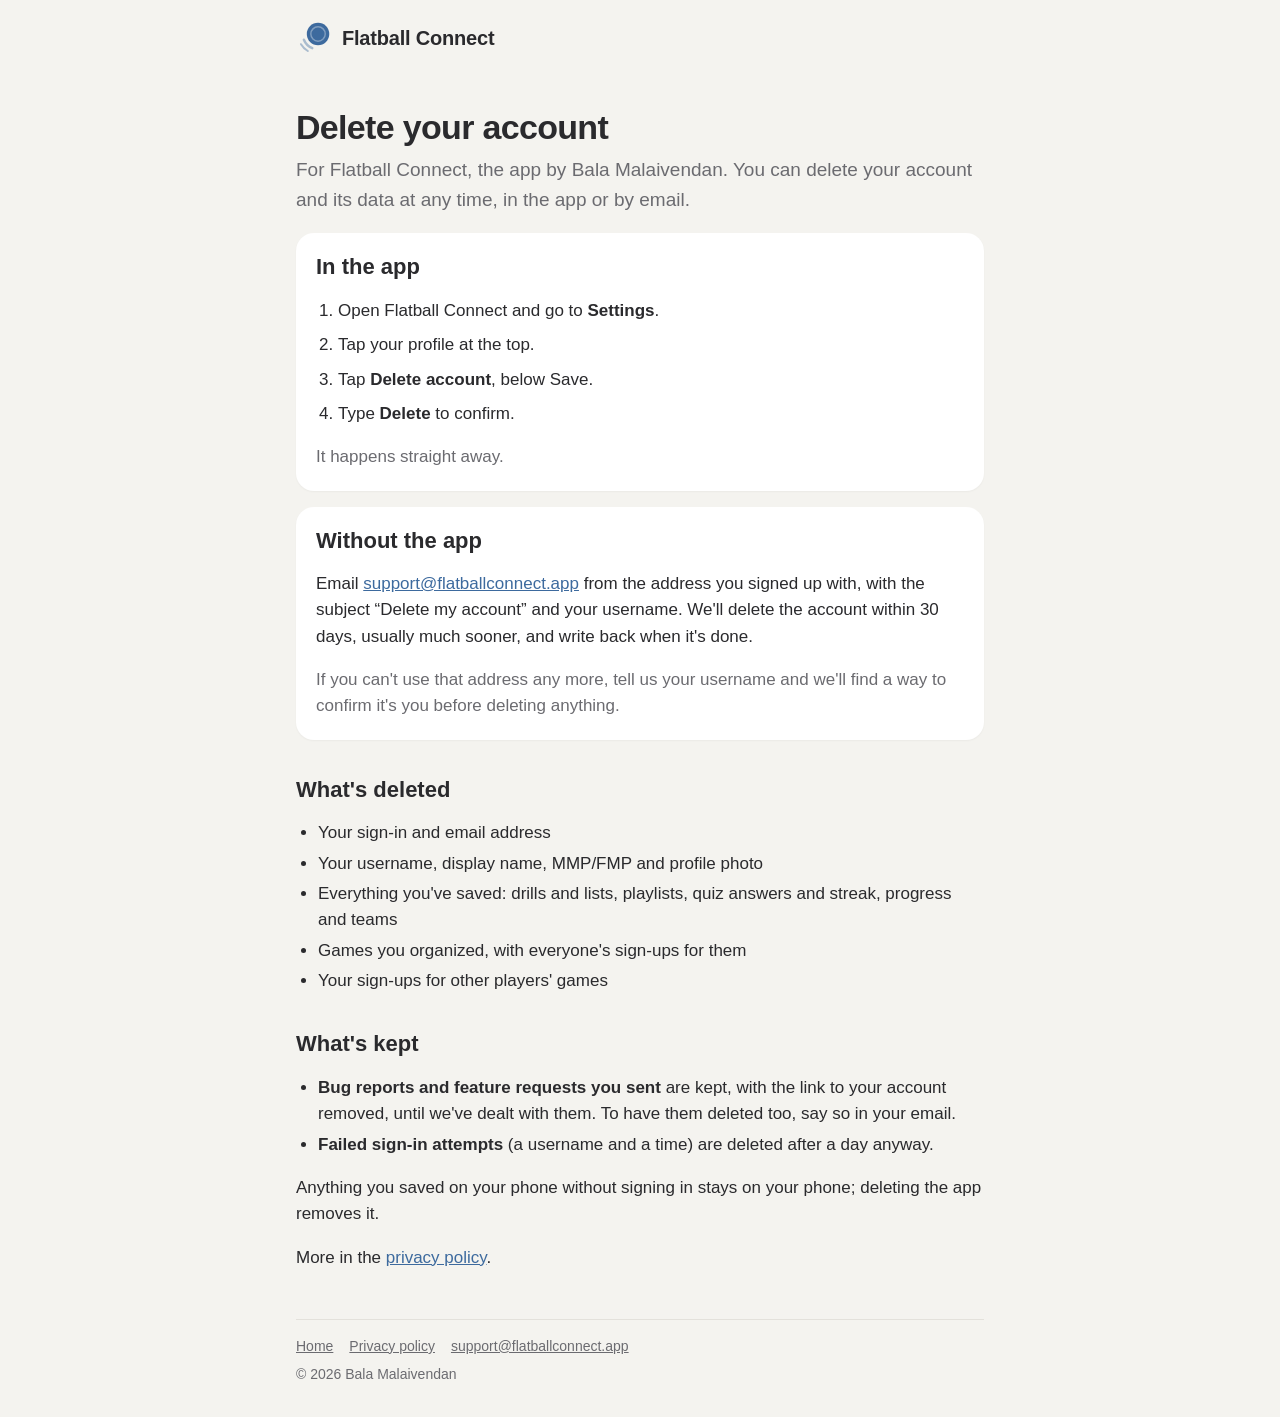
==== delete-account/index.html @ ff0f8f1c "Website: home, privacy policy and account deletion Co-Authored-By: Claude Opus 5.5 <noreply@anthropi" ====
<!doctype html>
<html lang="en">
<head>
<meta charset="utf-8">
<meta name="viewport" content="width=device-width, initial-scale=1">
<title>Delete your account · Flatball Connect</title>
<meta name="description" content="How to delete your Flatball Connect account and its data, in the app or by email.">
<link rel="icon" href="../logo.svg" type="image/svg+xml">
<link rel="stylesheet" href="../style.css">
</head>
<body>
<div class="wrap">
  <header class="site">
    <a class="brand" href="../">
      <img class="logo-light" src="../logo.svg" alt="">
      <img class="logo-dark" src="../logo-dark.svg" alt="">
      Flatball Connect
    </a>
  </header>

  <main>
    <h1>Delete your account</h1>
    <p class="lead">For Flatball Connect, the app by Bala Malaivendan. You can delete your
    account and its data at any time, in the app or by email.</p>

    <div class="card">
      <h2>In the app</h2>
      <ol class="steps">
        <li>Open Flatball Connect and go to <strong>Settings</strong>.</li>
        <li>Tap your profile at the top.</li>
        <li>Tap <strong>Delete account</strong>, below Save.</li>
        <li>Type <strong>Delete</strong> to confirm.</li>
      </ol>
      <p class="muted">It happens straight away.</p>
    </div>

    <div class="card">
      <h2>Without the app</h2>
      <p>Email <a href="mailto:support@flatballconnect.app?subject=Delete%20my%20account">support@flatballconnect.app</a>
      from the address you signed up with, with the subject “Delete my account” and your
      username. We'll delete the account within 30 days, usually much sooner, and
      write back when it's done.</p>
      <p class="muted">If you can't use that address any more, tell us your username and
      we'll find a way to confirm it's you before deleting anything.</p>
    </div>

    <h2>What's deleted</h2>
    <ul>
      <li>Your sign-in and email address</li>
      <li>Your username, display name, MMP/FMP and profile photo</li>
      <li>Everything you've saved: drills and lists, playlists, quiz answers and streak, progress and teams</li>
      <li>Games you organized, with everyone's sign-ups for them</li>
      <li>Your sign-ups for other players' games</li>
    </ul>

    <h2>What's kept</h2>
    <ul>
      <li><strong>Bug reports and feature requests you sent</strong> are kept, with the link to
        your account removed, until we've dealt with them. To have them deleted too, say
        so in your email.</li>
      <li><strong>Failed sign-in attempts</strong> (a username and a time) are deleted after a day anyway.</li>
    </ul>
    <p>Anything you saved on your phone without signing in stays on your phone; deleting
    the app removes it.</p>

    <p>More in the <a href="../privacy/">privacy policy</a>.</p>
  </main>

  <footer class="site">
    <nav>
      <a href="../">Home</a>
      <a href="../privacy/">Privacy policy</a>
      <a href="mailto:support@flatballconnect.app">support@flatballconnect.app</a>
    </nav>
    © 2026 Bala Malaivendan
  </footer>
</div>
</body>
</html>
---- style.css ----
/* Flatball Connect's website, in the app's own colours ("UFP Clean"). */
:root {
  --bg: #F4F3EF;
  --surface: #FFFFFF;
  --sunken: #EBE9E4;
  --separator: #E3E1DB;
  --text: #2A2A2D;
  --text-2: #6B6B70;
  --text-3: #A3A3A8;
  --accent: #3D6A9E;
  --accent-soft: #E2EAF3;
  --on-accent: #FFFFFF;
  --radius: 18px;
  color-scheme: light;
}
@media (prefers-color-scheme: dark) {
  :root {
    --bg: #1B1B1D;
    --surface: #262629;
    --sunken: #303034;
    --separator: #3A3A3E;
    --text: #F1F0EC;
    --text-2: #A5A5AA;
    --text-3: #6E6E73;
    --accent: #86ACDB;
    --accent-soft: #2B3747;
    --on-accent: #16202C;
    color-scheme: dark;
  }
}

* { box-sizing: border-box; }
html { -webkit-text-size-adjust: 100%; }
body {
  margin: 0;
  background: var(--bg);
  color: var(--text);
  font: 17px/1.55 -apple-system, BlinkMacSystemFont, "Segoe UI", Roboto,
    "Helvetica Neue", Arial, sans-serif;
}
.wrap { max-width: 720px; margin: 0 auto; padding: 0 16px; }

header.site {
  padding: 20px 0;
}
header.site a.brand {
  display: inline-flex; align-items: center; gap: 10px;
  color: var(--text); text-decoration: none;
  font-weight: 700; font-size: 20px; letter-spacing: -0.01em;
}
header.site img { width: 36px; height: 36px; }
.logo-dark { display: none; }
@media (prefers-color-scheme: dark) {
  .logo-light { display: none; }
  .logo-dark { display: inline; }
}

h1 { font-size: 34px; line-height: 1.15; letter-spacing: -0.02em; margin: 24px 0 8px; }
h2 { font-size: 22px; line-height: 1.25; margin: 36px 0 8px; }
h3 { font-size: 18px; margin: 24px 0 6px; }
p, li { color: var(--text); }
.lead { font-size: 19px; color: var(--text-2); margin-top: 0; }
.muted { color: var(--text-2); }
.small { font-size: 14px; color: var(--text-2); }
a { color: var(--accent); }
ul { padding-left: 22px; }
li { margin: 4px 0; }

.card {
  background: var(--surface);
  border-radius: var(--radius);
  padding: 20px;
  margin: 16px 0;
  box-shadow: 0 1px 2px rgba(0, 0, 0, 0.04);
}
.card h2, .card h3 { margin-top: 0; }
.card > :last-child { margin-bottom: 0; }

.button {
  display: inline-block;
  background: var(--accent); color: var(--on-accent);
  padding: 12px 20px; border-radius: 999px;
  font-weight: 600; text-decoration: none;
}
.button.soft { background: var(--accent-soft); color: var(--accent); }
.buttons { display: flex; flex-wrap: wrap; gap: 10px; margin: 20px 0; }

.features { list-style: none; padding: 0; display: grid; gap: 12px;
  grid-template-columns: repeat(auto-fit, minmax(200px, 1fr)); }
.features li { background: var(--surface); border-radius: var(--radius);
  padding: 16px; margin: 0; }
.features strong { display: block; margin-bottom: 2px; }
.features span { color: var(--text-2); font-size: 15px; }

table { border-collapse: collapse; width: 100%; font-size: 15px; }
th, td { text-align: left; vertical-align: top; padding: 10px 8px;
  border-bottom: 1px solid var(--separator); }
th { color: var(--text-2); font-weight: 600; }
.table-scroll { overflow-x: auto; }

ol.steps { padding-left: 22px; }
ol.steps li { margin: 8px 0; }

footer.site {
  margin: 48px 0 32px; padding-top: 16px;
  border-top: 1px solid var(--separator);
  font-size: 14px; color: var(--text-2);
}
footer.site a { color: var(--text-2); }
footer.site nav { display: flex; flex-wrap: wrap; gap: 6px 16px; margin-bottom: 6px; }

@media (max-width: 480px) {
  h1 { font-size: 28px; }
  body { font-size: 16px; }
}
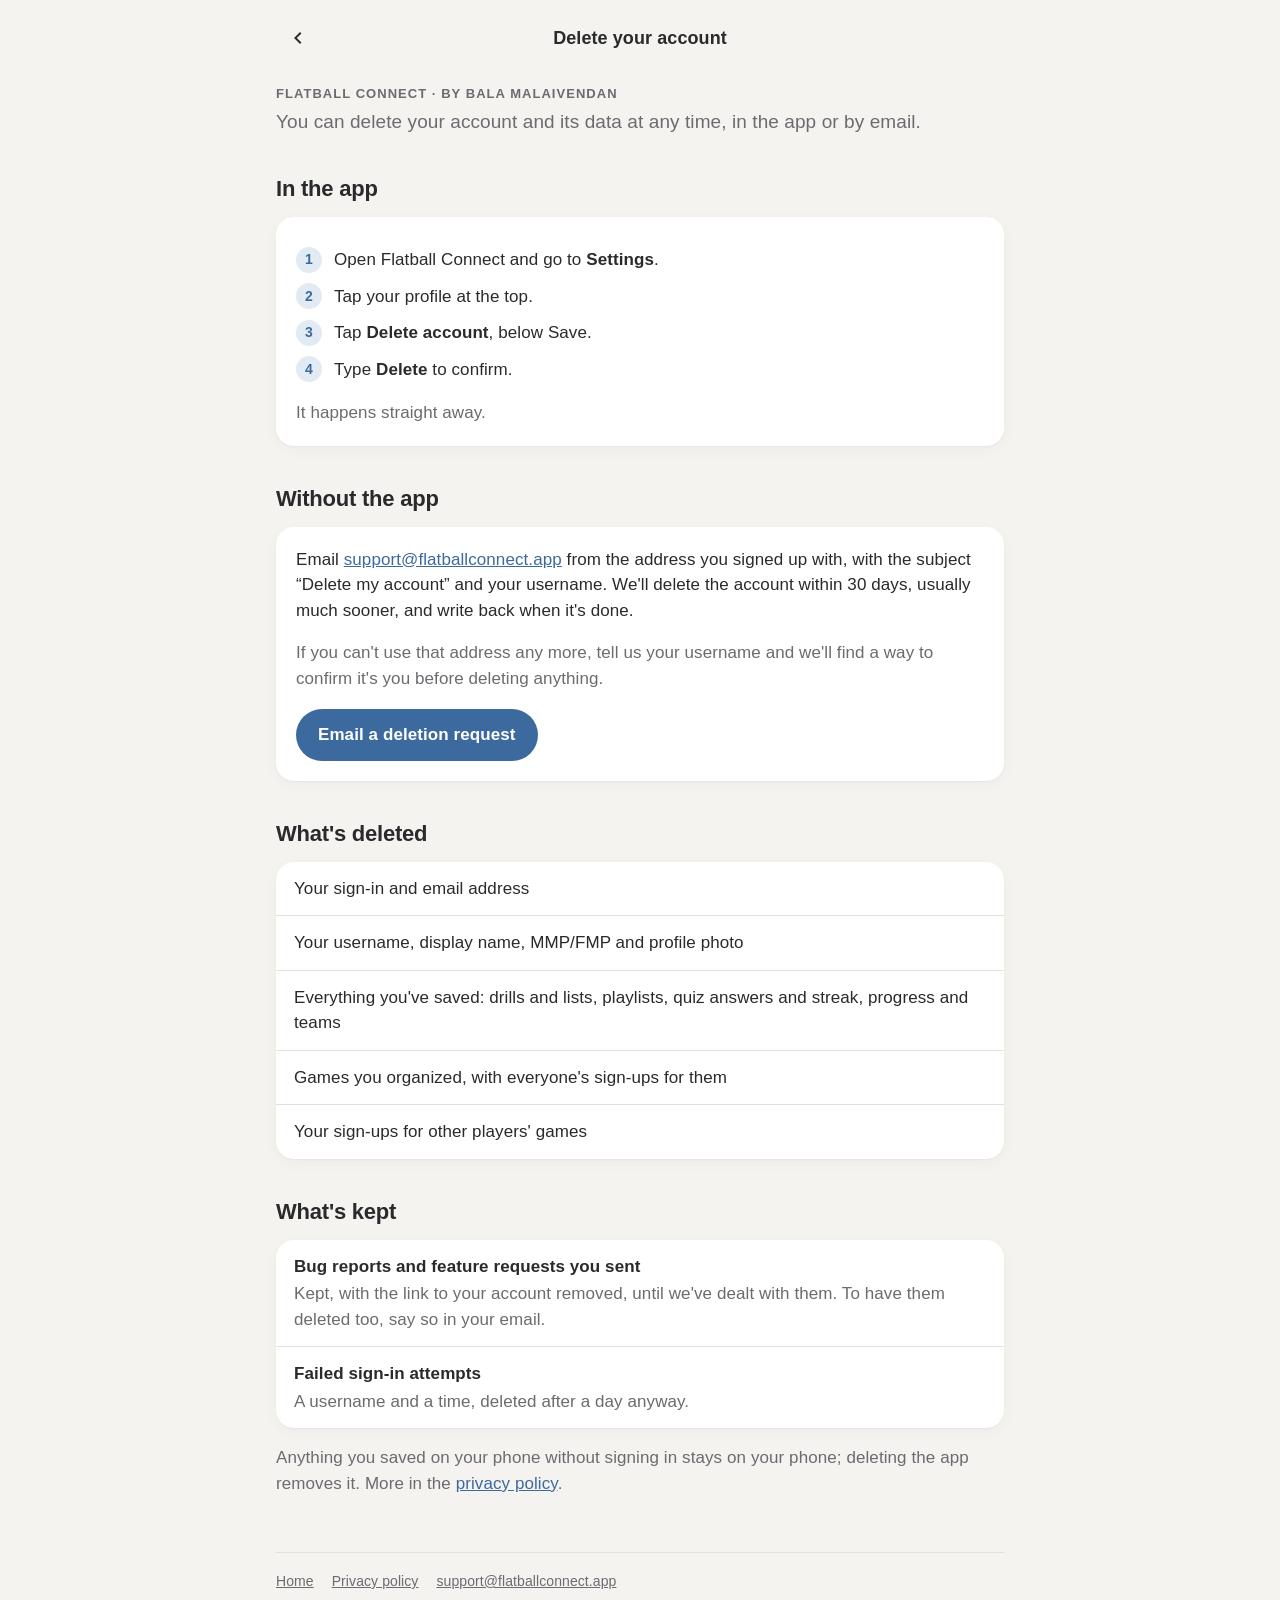
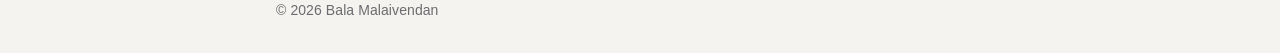
==== commit 5d64363b: "Website drawn like the app: its icons, cards and badges, and screenshots Co-Authored-By: Claude Opus" ====
--- a/delete-account/index.html
+++ b/delete-account/index.html
@@ -5,65 +5,67 @@
 <meta name="viewport" content="width=device-width, initial-scale=1">
 <title>Delete your account · Flatball Connect</title>
 <meta name="description" content="How to delete your Flatball Connect account and its data, in the app or by email.">
+<meta name="theme-color" content="#F4F3EF" media="(prefers-color-scheme: light)">
+<meta name="theme-color" content="#1B1B1D" media="(prefers-color-scheme: dark)">
 <link rel="icon" href="../logo.svg" type="image/svg+xml">
 <link rel="stylesheet" href="../style.css">
 </head>
 <body>
 <div class="wrap">
-  <header class="site">
-    <a class="brand" href="../">
-      <img class="logo-light" src="../logo.svg" alt="">
-      <img class="logo-dark" src="../logo-dark.svg" alt="">
-      Flatball Connect
-    </a>
+  <header class="top-bar">
+    <a class="back" href="../" aria-label="Flatball Connect home"><i class="icon" style="--src:url(../icons/back.svg)"></i></a>
+    <div class="title">Delete your account</div>
+    <span></span>
   </header>
 
   <main>
-    <h1>Delete your account</h1>
-    <p class="lead">For Flatball Connect, the app by Bala Malaivendan. You can delete your
-    account and its data at any time, in the app or by email.</p>
+    <p class="eyebrow">Flatball Connect · by Bala Malaivendan</p>
+    <p class="lead">You can delete your account and its data at any time, in the app or
+    by email.</p>
 
+    <h2 class="section">In the app</h2>
     <div class="card">
-      <h2>In the app</h2>
       <ol class="steps">
-        <li>Open Flatball Connect and go to <strong>Settings</strong>.</li>
-        <li>Tap your profile at the top.</li>
-        <li>Tap <strong>Delete account</strong>, below Save.</li>
-        <li>Type <strong>Delete</strong> to confirm.</li>
+        <li><span>Open Flatball Connect and go to <strong>Settings</strong>.</span></li>
+        <li><span>Tap your profile at the top.</span></li>
+        <li><span>Tap <strong>Delete account</strong>, below Save.</span></li>
+        <li><span>Type <strong>Delete</strong> to confirm.</span></li>
       </ol>
       <p class="muted">It happens straight away.</p>
     </div>
 
+    <h2 class="section">Without the app</h2>
     <div class="card">
-      <h2>Without the app</h2>
       <p>Email <a href="mailto:support@flatballconnect.app?subject=Delete%20my%20account">support@flatballconnect.app</a>
       from the address you signed up with, with the subject “Delete my account” and your
       username. We'll delete the account within 30 days, usually much sooner, and
       write back when it's done.</p>
       <p class="muted">If you can't use that address any more, tell us your username and
       we'll find a way to confirm it's you before deleting anything.</p>
+      <div class="buttons">
+        <a class="button" href="mailto:support@flatballconnect.app?subject=Delete%20my%20account">Email a deletion request</a>
+      </div>
     </div>
 
-    <h2>What's deleted</h2>
-    <ul>
-      <li>Your sign-in and email address</li>
-      <li>Your username, display name, MMP/FMP and profile photo</li>
-      <li>Everything you've saved: drills and lists, playlists, quiz answers and streak, progress and teams</li>
-      <li>Games you organized, with everyone's sign-ups for them</li>
-      <li>Your sign-ups for other players' games</li>
-    </ul>
+    <h2 class="section">What's deleted</h2>
+    <div class="rows">
+      <div class="row">Your sign-in and email address</div>
+      <div class="row">Your username, display name, MMP/FMP and profile photo</div>
+      <div class="row">Everything you've saved: drills and lists, playlists, quiz answers and streak, progress and teams</div>
+      <div class="row">Games you organized, with everyone's sign-ups for them</div>
+      <div class="row">Your sign-ups for other players' games</div>
+    </div>
 
-    <h2>What's kept</h2>
-    <ul>
-      <li><strong>Bug reports and feature requests you sent</strong> are kept, with the link to
-        your account removed, until we've dealt with them. To have them deleted too, say
-        so in your email.</li>
-      <li><strong>Failed sign-in attempts</strong> (a username and a time) are deleted after a day anyway.</li>
-    </ul>
-    <p>Anything you saved on your phone without signing in stays on your phone; deleting
-    the app removes it.</p>
-
-    <p>More in the <a href="../privacy/">privacy policy</a>.</p>
+    <h2 class="section">What's kept</h2>
+    <div class="rows">
+      <div class="row"><strong>Bug reports and feature requests you sent</strong>
+        <p class="why muted">Kept, with the link to your account removed, until we've dealt with
+        them. To have them deleted too, say so in your email.</p></div>
+      <div class="row"><strong>Failed sign-in attempts</strong>
+        <p class="why muted">A username and a time, deleted after a day anyway.</p></div>
+    </div>
+    <p class="muted">Anything you saved on your phone without signing in stays on your phone;
+    deleting the app removes it. More in the <a href="../privacy/">privacy policy</a>.</p>
   </main>
 
   <footer class="site">
@@ -72,7 +74,7 @@
       <a href="../privacy/">Privacy policy</a>
       <a href="mailto:support@flatballconnect.app">support@flatballconnect.app</a>
     </nav>
-    © 2026 Bala Malaivendan
+    <p>© 2026 Bala Malaivendan</p>
   </footer>
 </div>
 </body>
--- a/style.css
+++ b/style.css
@@ -1,4 +1,7 @@
-/* Flatball Connect's website, in the app's own colours ("UFP Clean"). */
+/* Flatball Connect's website, drawn like the app ("UFP Clean"): the warm
+   neutral page, white cards with an 18px radius, one muted-blue accent,
+   icon badges, and the app's own icons. Colours are the app's tokens from
+   lib/design/theme.dart, light and dark. */
 :root {
   --bg: #F4F3EF;
   --surface: #FFFFFF;
@@ -10,7 +13,10 @@
   --accent: #3D6A9E;
   --accent-soft: #E2EAF3;
   --on-accent: #FFFFFF;
+  --open: #3E7B63;
+  --open-soft: #E0EEE7;
   --radius: 18px;
+  --shadow: 0 1px 2px rgba(0, 0, 0, 0.04), 0 4px 16px rgba(0, 0, 0, 0.03);
   color-scheme: light;
 }
 @media (prefers-color-scheme: dark) {
@@ -25,6 +31,9 @@
     --accent: #86ACDB;
     --accent-soft: #2B3747;
     --on-accent: #16202C;
+    --open: #8CC7AC;
+    --open-soft: #263A31;
+    --shadow: none;
     color-scheme: dark;
   }
 }
@@ -35,81 +44,185 @@
   margin: 0;
   background: var(--bg);
   color: var(--text);
-  font: 17px/1.55 -apple-system, BlinkMacSystemFont, "Segoe UI", Roboto,
+  font: 17px/1.5 -apple-system, BlinkMacSystemFont, "Segoe UI", Roboto,
     "Helvetica Neue", Arial, sans-serif;
-}
-.wrap { max-width: 720px; margin: 0 auto; padding: 0 16px; }
-
-header.site {
-  padding: 20px 0;
-}
-header.site a.brand {
-  display: inline-flex; align-items: center; gap: 10px;
+  letter-spacing: 0.005em;
+}
+.wrap { max-width: 760px; margin: 0 auto; padding: 0 16px; }
+a { color: var(--accent); }
+
+/* The app's icons, recoloured as the app does: one colour, from CSS. */
+.icon {
+  display: inline-block; width: 24px; height: 24px; flex: none;
+  background: currentColor;
+  -webkit-mask: var(--src) center / contain no-repeat;
+  mask: var(--src) center / contain no-repeat;
+}
+
+/* The brand row, as at the top of every tab. */
+.brand-row {
+  display: flex; align-items: center; justify-content: space-between;
+  gap: 12px; padding: 20px 0 8px;
+}
+.brand {
+  display: inline-flex; align-items: center; gap: 12px;
   color: var(--text); text-decoration: none;
-  font-weight: 700; font-size: 20px; letter-spacing: -0.01em;
-}
-header.site img { width: 36px; height: 36px; }
+  font-weight: 700; font-size: 22px; letter-spacing: -0.015em;
+}
+.brand img { width: 40px; height: 40px; }
 .logo-dark { display: none; }
 @media (prefers-color-scheme: dark) {
   .logo-light { display: none; }
   .logo-dark { display: inline; }
 }
-
-h1 { font-size: 34px; line-height: 1.15; letter-spacing: -0.02em; margin: 24px 0 8px; }
-h2 { font-size: 22px; line-height: 1.25; margin: 36px 0 8px; }
-h3 { font-size: 18px; margin: 24px 0 6px; }
-p, li { color: var(--text); }
-.lead { font-size: 19px; color: var(--text-2); margin-top: 0; }
+.pill {
+  display: inline-block; padding: 6px 14px; border-radius: 999px;
+  background: var(--accent-soft); color: var(--accent);
+  font-size: 13px; font-weight: 700; letter-spacing: 0.06em;
+  text-transform: uppercase; text-decoration: none; white-space: nowrap;
+}
+
+/* A detail page's top bar: back, then the title in the middle. */
+.top-bar {
+  display: grid; grid-template-columns: 44px 1fr 44px; align-items: center;
+  padding: 16px 0 4px;
+}
+.top-bar a.back {
+  width: 44px; height: 44px; display: grid; place-items: center;
+  color: var(--text); border-radius: 999px;
+}
+.top-bar a.back:hover { background: var(--sunken); }
+.top-bar .title { text-align: center; font-weight: 600; font-size: 18px; }
+
+h1.large {
+  font-size: 40px; line-height: 1.1; letter-spacing: -0.025em;
+  margin: 20px 0 10px;
+}
+.eyebrow {
+  font-size: 13px; font-weight: 600; letter-spacing: 0.08em;
+  text-transform: uppercase; color: var(--text-2); margin: 20px 0 4px;
+}
+.lead { font-size: 19px; color: var(--text-2); margin: 0 0 8px; }
+.section {
+  font-size: 22px; font-weight: 600; letter-spacing: -0.01em;
+  margin: 36px 0 12px;
+}
+h3 { font-size: 18px; margin: 22px 0 6px; }
 .muted { color: var(--text-2); }
 .small { font-size: 14px; color: var(--text-2); }
-a { color: var(--accent); }
-ul { padding-left: 22px; }
-li { margin: 4px 0; }
 
 .card {
-  background: var(--surface);
-  border-radius: var(--radius);
-  padding: 20px;
-  margin: 16px 0;
-  box-shadow: 0 1px 2px rgba(0, 0, 0, 0.04);
-}
-.card h2, .card h3 { margin-top: 0; }
+  background: var(--surface); border-radius: var(--radius);
+  padding: 20px; margin: 12px 0; box-shadow: var(--shadow);
+}
+.card > :first-child { margin-top: 0; }
 .card > :last-child { margin-bottom: 0; }
-
+.card.callout { background: var(--accent-soft); box-shadow: none; }
+.card.callout .eyebrow { color: var(--accent); margin-top: 0; }
+
+/* The Learn page's navigation cards: badge, title, subtitle. */
+.nav-cards { display: grid; gap: 12px;
+  grid-template-columns: repeat(auto-fit, minmax(300px, 1fr)); }
+.nav-card {
+  display: flex; align-items: center; gap: 16px;
+  background: var(--surface); border-radius: var(--radius);
+  padding: 16px 18px; box-shadow: var(--shadow);
+  color: var(--text); text-decoration: none;
+}
+.badge {
+  width: 52px; height: 52px; flex: none; border-radius: 14px;
+  display: grid; place-items: center;
+  background: var(--accent-soft); color: var(--accent);
+}
+.nav-card .text { flex: 1; min-width: 0; }
+.nav-card strong { display: block; font-weight: 500; font-size: 18px; }
+.nav-card span { display: block; color: var(--text-2); font-size: 15px; }
+
+/* Phones. */
+.phones {
+  display: flex; gap: 16px; overflow-x: auto; scroll-snap-type: x mandatory;
+  padding: 8px 2px 16px; margin: 20px -16px 0; padding-left: 16px;
+  padding-right: 16px; scrollbar-width: none;
+}
+.phones::-webkit-scrollbar { display: none; }
+.phone {
+  flex: 0 0 auto; width: 220px; scroll-snap-align: center; margin: 0;
+}
+.phone img {
+  display: block; width: 100%; height: auto; border-radius: 30px;
+  border: 6px solid var(--text); background: var(--text);
+  box-shadow: 0 12px 30px rgba(0, 0, 0, 0.12);
+}
+@media (prefers-color-scheme: dark) {
+  .phone img { border-color: #000; background: #000; }
+}
+.phone figcaption {
+  text-align: center; font-size: 14px; color: var(--text-2); margin-top: 10px;
+}
+@media (min-width: 720px) {
+  .phones { justify-content: center; overflow: visible; margin: 28px 0 0;
+    padding-left: 0; padding-right: 0; }
+}
+
+.buttons { display: flex; flex-wrap: wrap; gap: 10px; margin: 18px 0 6px; }
 .button {
-  display: inline-block;
+  display: inline-flex; align-items: center; gap: 8px;
   background: var(--accent); color: var(--on-accent);
-  padding: 12px 20px; border-radius: 999px;
+  padding: 13px 22px; border-radius: 999px;
   font-weight: 600; text-decoration: none;
 }
 .button.soft { background: var(--accent-soft); color: var(--accent); }
-.buttons { display: flex; flex-wrap: wrap; gap: 10px; margin: 20px 0; }
-
-.features { list-style: none; padding: 0; display: grid; gap: 12px;
-  grid-template-columns: repeat(auto-fit, minmax(200px, 1fr)); }
-.features li { background: var(--surface); border-radius: var(--radius);
-  padding: 16px; margin: 0; }
-.features strong { display: block; margin-bottom: 2px; }
-.features span { color: var(--text-2); font-size: 15px; }
-
-table { border-collapse: collapse; width: 100%; font-size: 15px; }
-th, td { text-align: left; vertical-align: top; padding: 10px 8px;
-  border-bottom: 1px solid var(--separator); }
-th { color: var(--text-2); font-weight: 600; }
-.table-scroll { overflow-x: auto; }
-
-ol.steps { padding-left: 22px; }
-ol.steps li { margin: 8px 0; }
+
+ul, ol { padding-left: 22px; }
+li { margin: 5px 0; }
+ol.steps { counter-reset: step; list-style: none; padding: 0; }
+ol.steps li {
+  counter-increment: step; display: flex; gap: 12px; align-items: baseline;
+  margin: 10px 0;
+}
+ol.steps li::before {
+  content: counter(step); flex: none; width: 26px; height: 26px;
+  border-radius: 999px; background: var(--accent-soft); color: var(--accent);
+  font-size: 14px; font-weight: 700; display: grid; place-items: center;
+  transform: translateY(-1px);
+}
+
+/* Grouped rows, like a GroupedCard. */
+.rows { background: var(--surface); border-radius: var(--radius);
+  box-shadow: var(--shadow); overflow: hidden; margin: 12px 0; }
+.row { padding: 14px 18px; border-top: 1px solid var(--separator); }
+.row:first-child { border-top: 0; }
+.row strong { display: block; font-weight: 600; }
+.row .why { margin: 2px 0 0; }
+.row .who {
+  display: inline-block; margin-top: 8px; padding: 3px 10px;
+  border-radius: 999px; font-size: 13px; font-weight: 600;
+  background: var(--sunken); color: var(--text-2);
+}
+.row .who.you { background: var(--open-soft); color: var(--open); }
+
+.check li, .cross li { list-style: none; position: relative; }
+.check, .cross { padding-left: 4px; }
+.check li { padding-left: 28px; }
+.check li::before {
+  content: ""; position: absolute; left: 0; top: 4px; width: 18px; height: 18px;
+  border-radius: 999px; background: var(--open-soft);
+  box-shadow: inset 0 0 0 5px var(--open-soft), inset 0 0 0 18px var(--open);
+}
 
 footer.site {
-  margin: 48px 0 32px; padding-top: 16px;
+  margin: 56px 0 32px; padding-top: 18px;
   border-top: 1px solid var(--separator);
   font-size: 14px; color: var(--text-2);
 }
 footer.site a { color: var(--text-2); }
-footer.site nav { display: flex; flex-wrap: wrap; gap: 6px 16px; margin-bottom: 6px; }
+footer.site nav { display: flex; flex-wrap: wrap; gap: 6px 18px; margin-bottom: 8px; }
+footer.site p { margin: 4px 0; }
 
 @media (max-width: 480px) {
-  h1 { font-size: 28px; }
+  h1.large { font-size: 32px; }
   body { font-size: 16px; }
-}
+  .nav-cards { grid-template-columns: 1fr; }
+  .brand { font-size: 20px; }
+  .brand img { width: 36px; height: 36px; }
+}
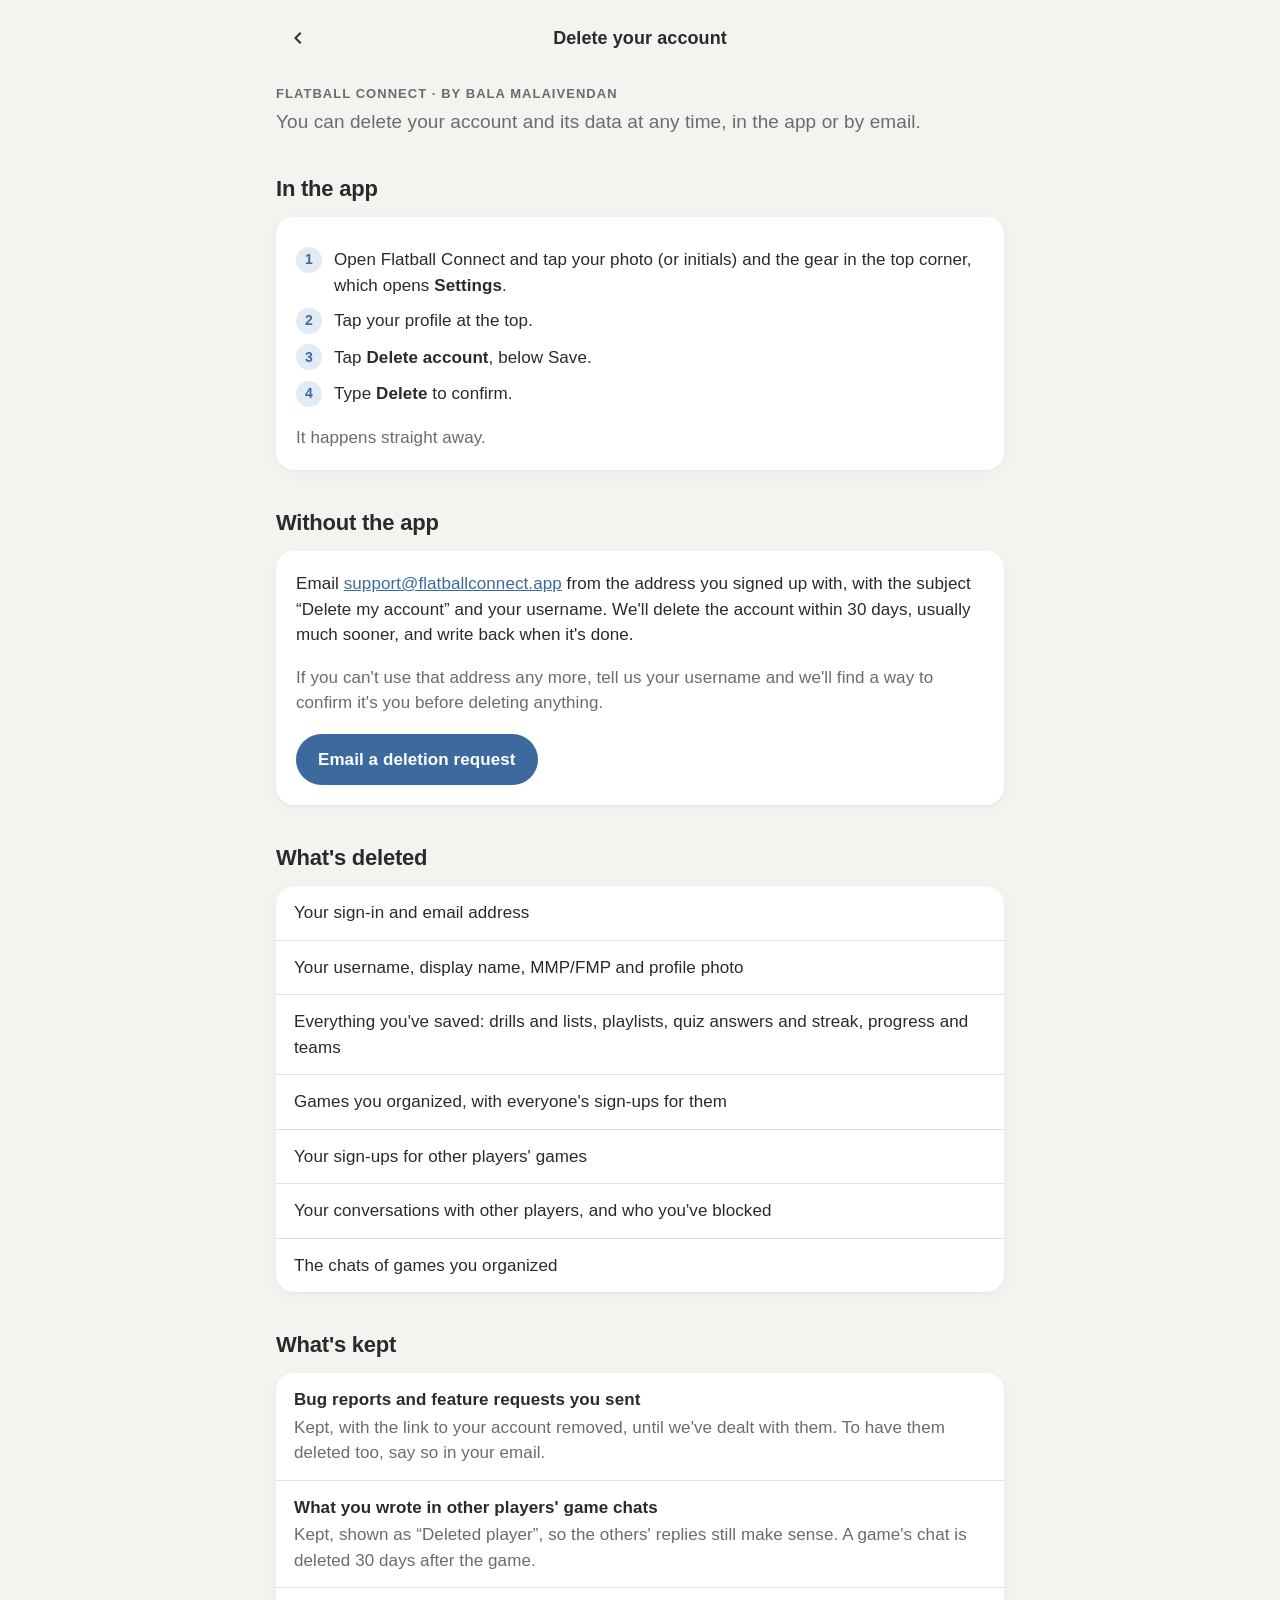
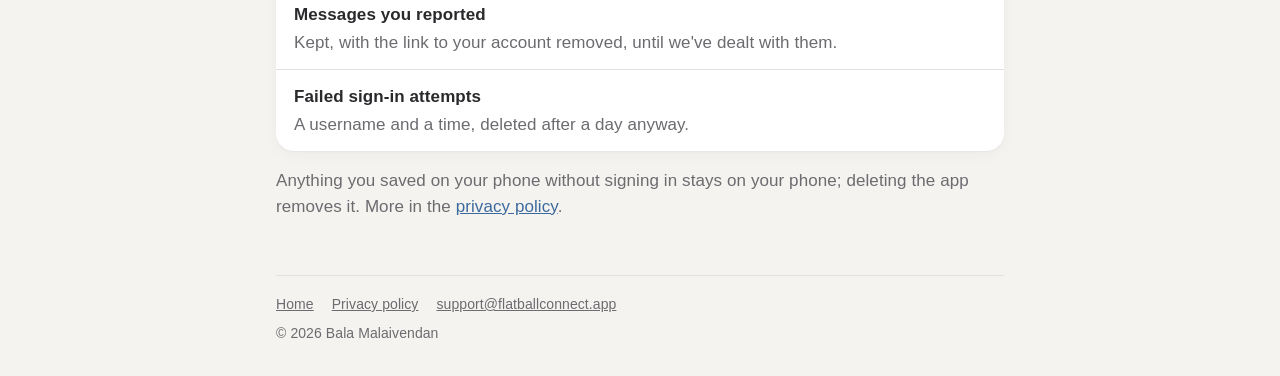
==== commit 63c3f4a7: "Messages: privacy policy, account deletion and the home page The policy covers messages, finding pla" ====
--- a/delete-account/index.html
+++ b/delete-account/index.html
@@ -26,7 +26,7 @@
     <h2 class="section">In the app</h2>
     <div class="card">
       <ol class="steps">
-        <li><span>Open Flatball Connect and go to <strong>Settings</strong>.</span></li>
+        <li><span>Open Flatball Connect and tap your photo (or initials) and the gear in the top corner, which opens <strong>Settings</strong>.</span></li>
         <li><span>Tap your profile at the top.</span></li>
         <li><span>Tap <strong>Delete account</strong>, below Save.</span></li>
         <li><span>Type <strong>Delete</strong> to confirm.</span></li>
@@ -54,6 +54,8 @@
       <div class="row">Everything you've saved: drills and lists, playlists, quiz answers and streak, progress and teams</div>
       <div class="row">Games you organized, with everyone's sign-ups for them</div>
       <div class="row">Your sign-ups for other players' games</div>
+      <div class="row">Your conversations with other players, and who you've blocked</div>
+      <div class="row">The chats of games you organized</div>
     </div>
 
     <h2 class="section">What's kept</h2>
@@ -61,6 +63,12 @@
       <div class="row"><strong>Bug reports and feature requests you sent</strong>
         <p class="why muted">Kept, with the link to your account removed, until we've dealt with
         them. To have them deleted too, say so in your email.</p></div>
+      <div class="row"><strong>What you wrote in other players' game chats</strong>
+        <p class="why muted">Kept, shown as “Deleted player”, so the others' replies still make
+        sense. A game's chat is deleted 30 days after the game.</p></div>
+      <div class="row"><strong>Messages you reported</strong>
+        <p class="why muted">Kept, with the link to your account removed, until we've dealt
+        with them.</p></div>
       <div class="row"><strong>Failed sign-in attempts</strong>
         <p class="why muted">A username and a time, deleted after a day anyway.</p></div>
     </div>
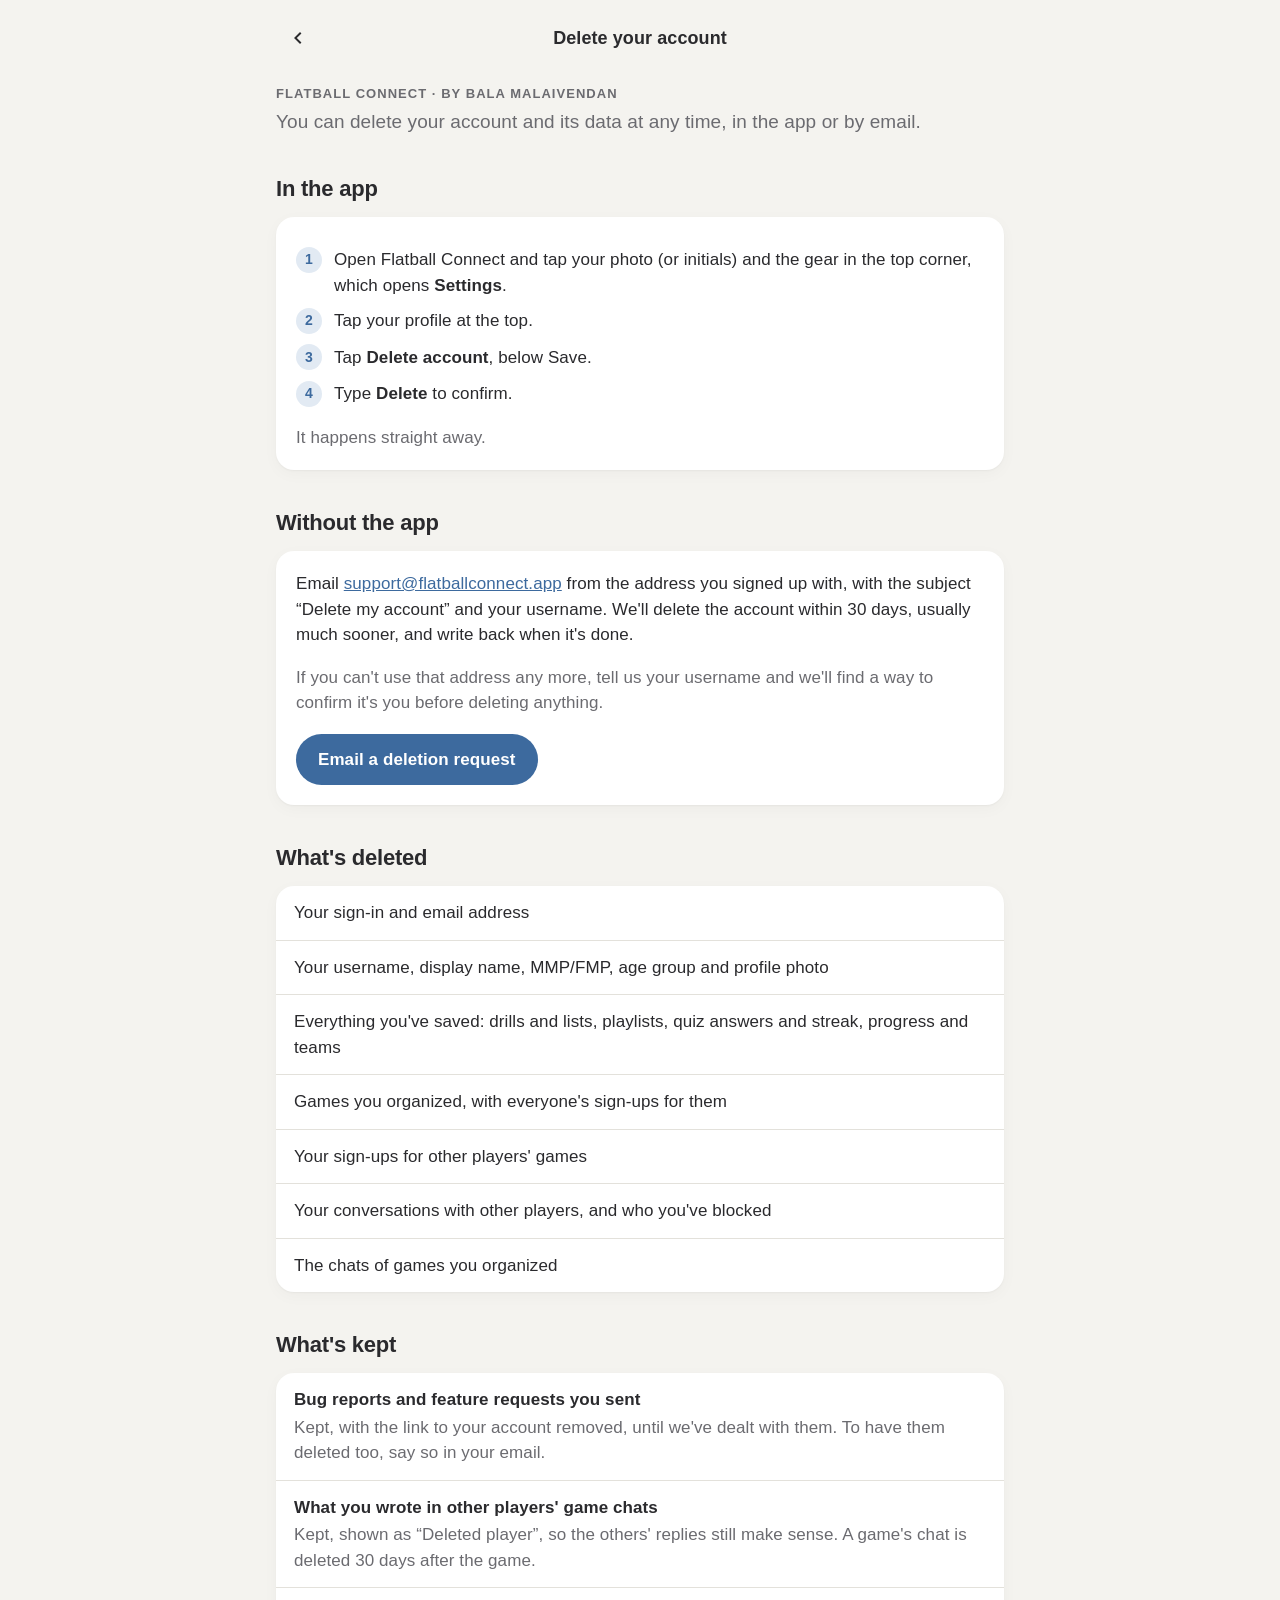
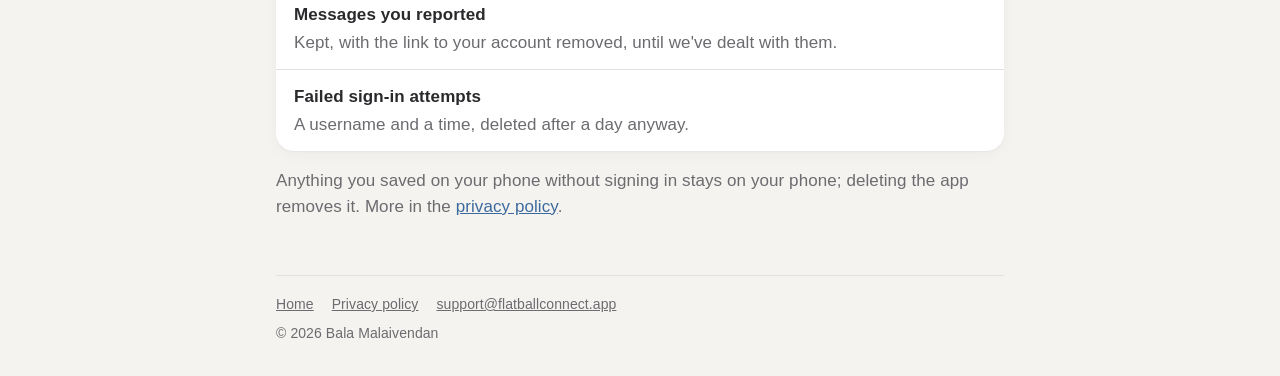
==== commit fad942be: "Ages: accounts 13 and over; under 18, game chats only Co-Authored-By: Claude Opus 5.5 <noreply@anthr" ====
--- a/delete-account/index.html
+++ b/delete-account/index.html
@@ -50,7 +50,7 @@
     <h2 class="section">What's deleted</h2>
     <div class="rows">
       <div class="row">Your sign-in and email address</div>
-      <div class="row">Your username, display name, MMP/FMP and profile photo</div>
+      <div class="row">Your username, display name, MMP/FMP, age group and profile photo</div>
       <div class="row">Everything you've saved: drills and lists, playlists, quiz answers and streak, progress and teams</div>
       <div class="row">Games you organized, with everyone's sign-ups for them</div>
       <div class="row">Your sign-ups for other players' games</div>
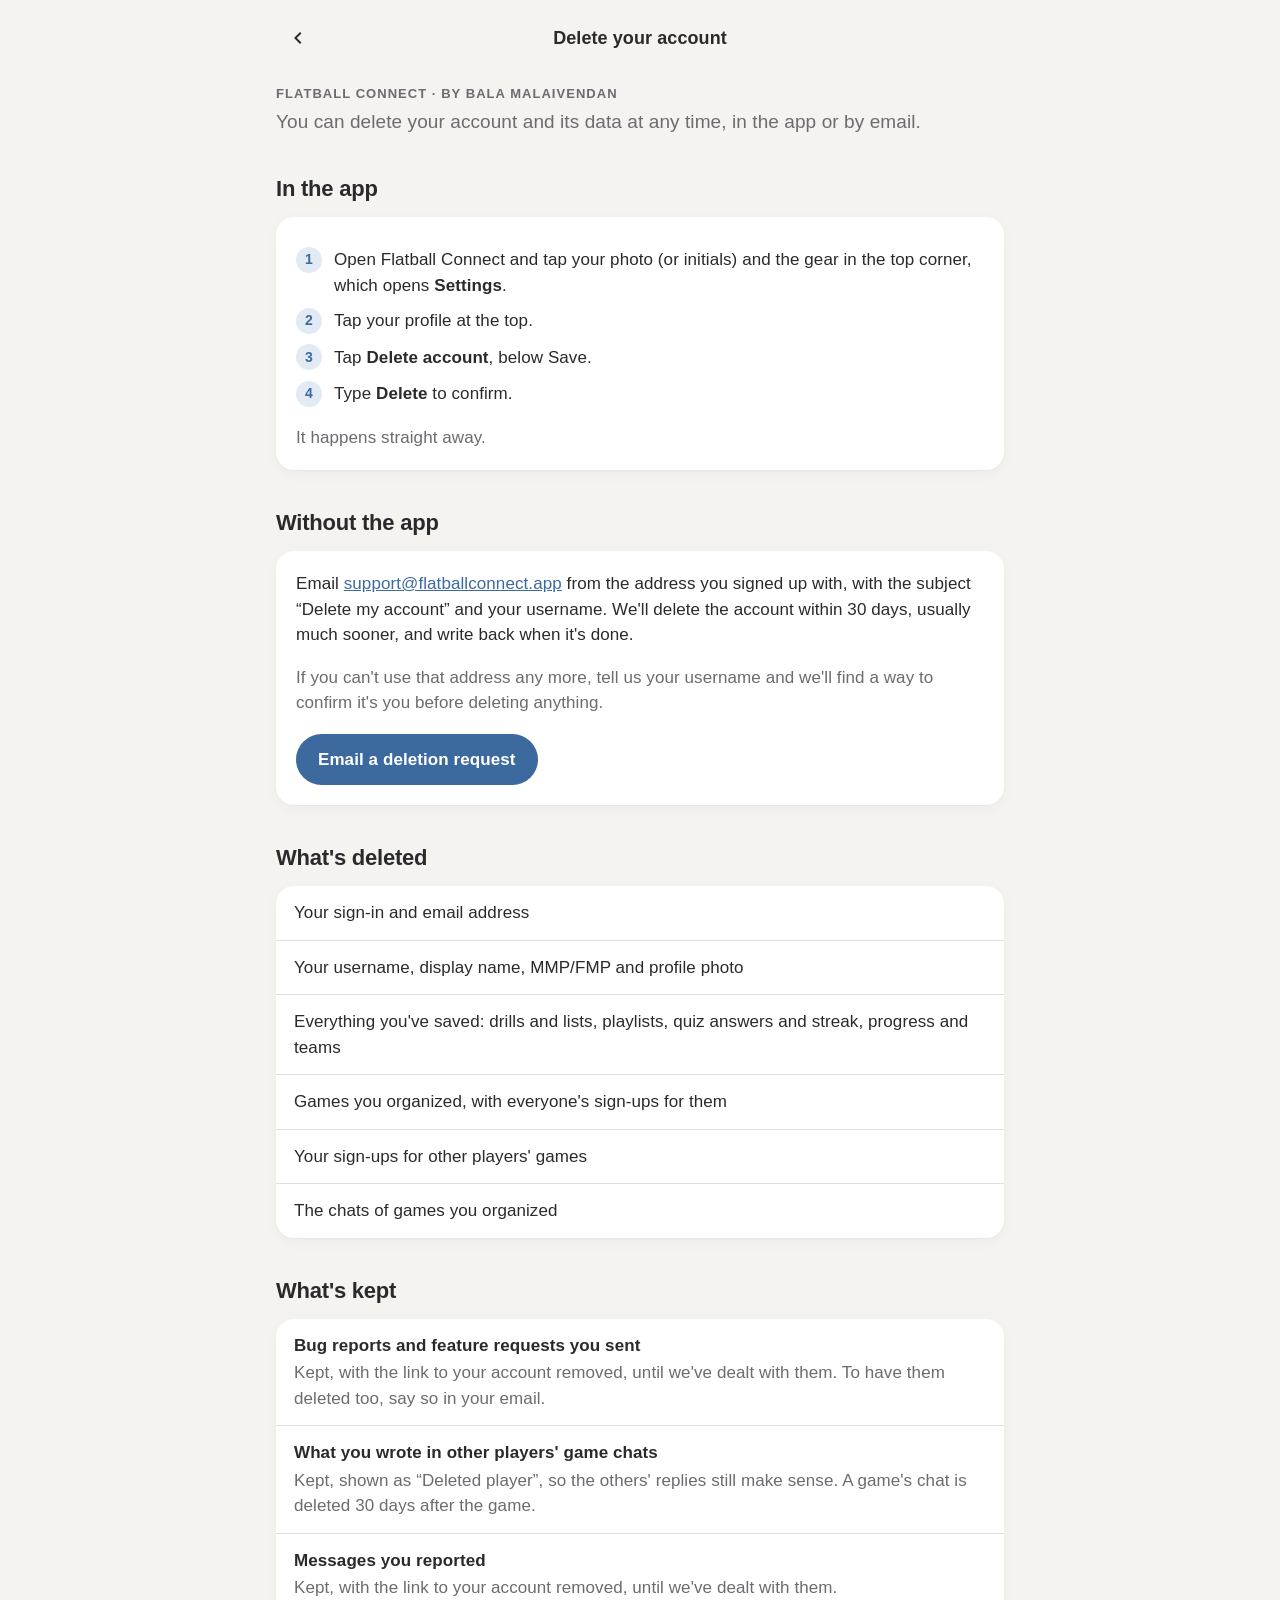
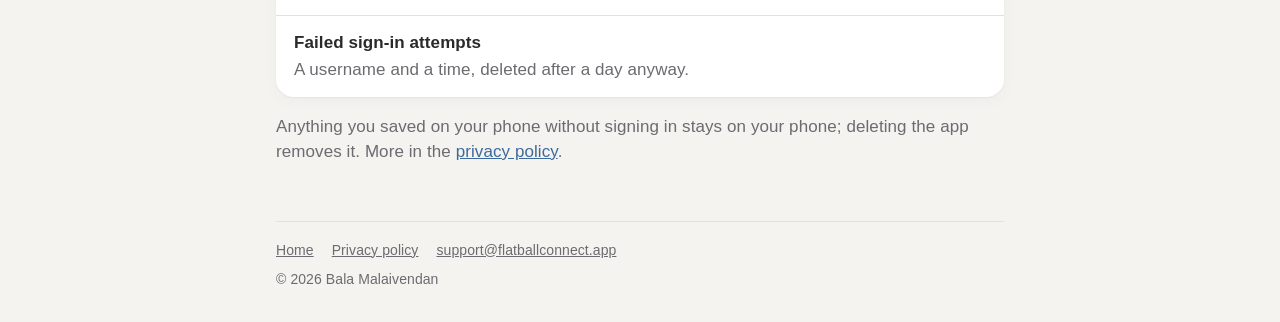
==== commit 99a0ef3c: "Game chats only: no friends, search by name, ages or blocking Co-Authored-By: Claude Opus 5.5 <norep" ====
--- a/delete-account/index.html
+++ b/delete-account/index.html
@@ -50,11 +50,10 @@
     <h2 class="section">What's deleted</h2>
     <div class="rows">
       <div class="row">Your sign-in and email address</div>
-      <div class="row">Your username, display name, MMP/FMP, age group and profile photo</div>
+      <div class="row">Your username, display name, MMP/FMP and profile photo</div>
       <div class="row">Everything you've saved: drills and lists, playlists, quiz answers and streak, progress and teams</div>
       <div class="row">Games you organized, with everyone's sign-ups for them</div>
       <div class="row">Your sign-ups for other players' games</div>
-      <div class="row">Your conversations with other players, and who you've blocked</div>
       <div class="row">The chats of games you organized</div>
     </div>
 
--- a/style.css
+++ b/style.css
@@ -159,6 +159,12 @@
 .phone figcaption {
   text-align: center; font-size: 14px; color: var(--text-2); margin-top: 10px;
 }
+/* Two more under a section's cards, side by side on any screen. */
+.phones.pair {
+  justify-content: center; overflow: visible; margin: 20px 0 0;
+  padding-left: 0; padding-right: 0;
+}
+.phones.pair .phone { width: min(220px, calc(50% - 8px)); }
 @media (min-width: 720px) {
   .phones { justify-content: center; overflow: visible; margin: 28px 0 0;
     padding-left: 0; padding-right: 0; }
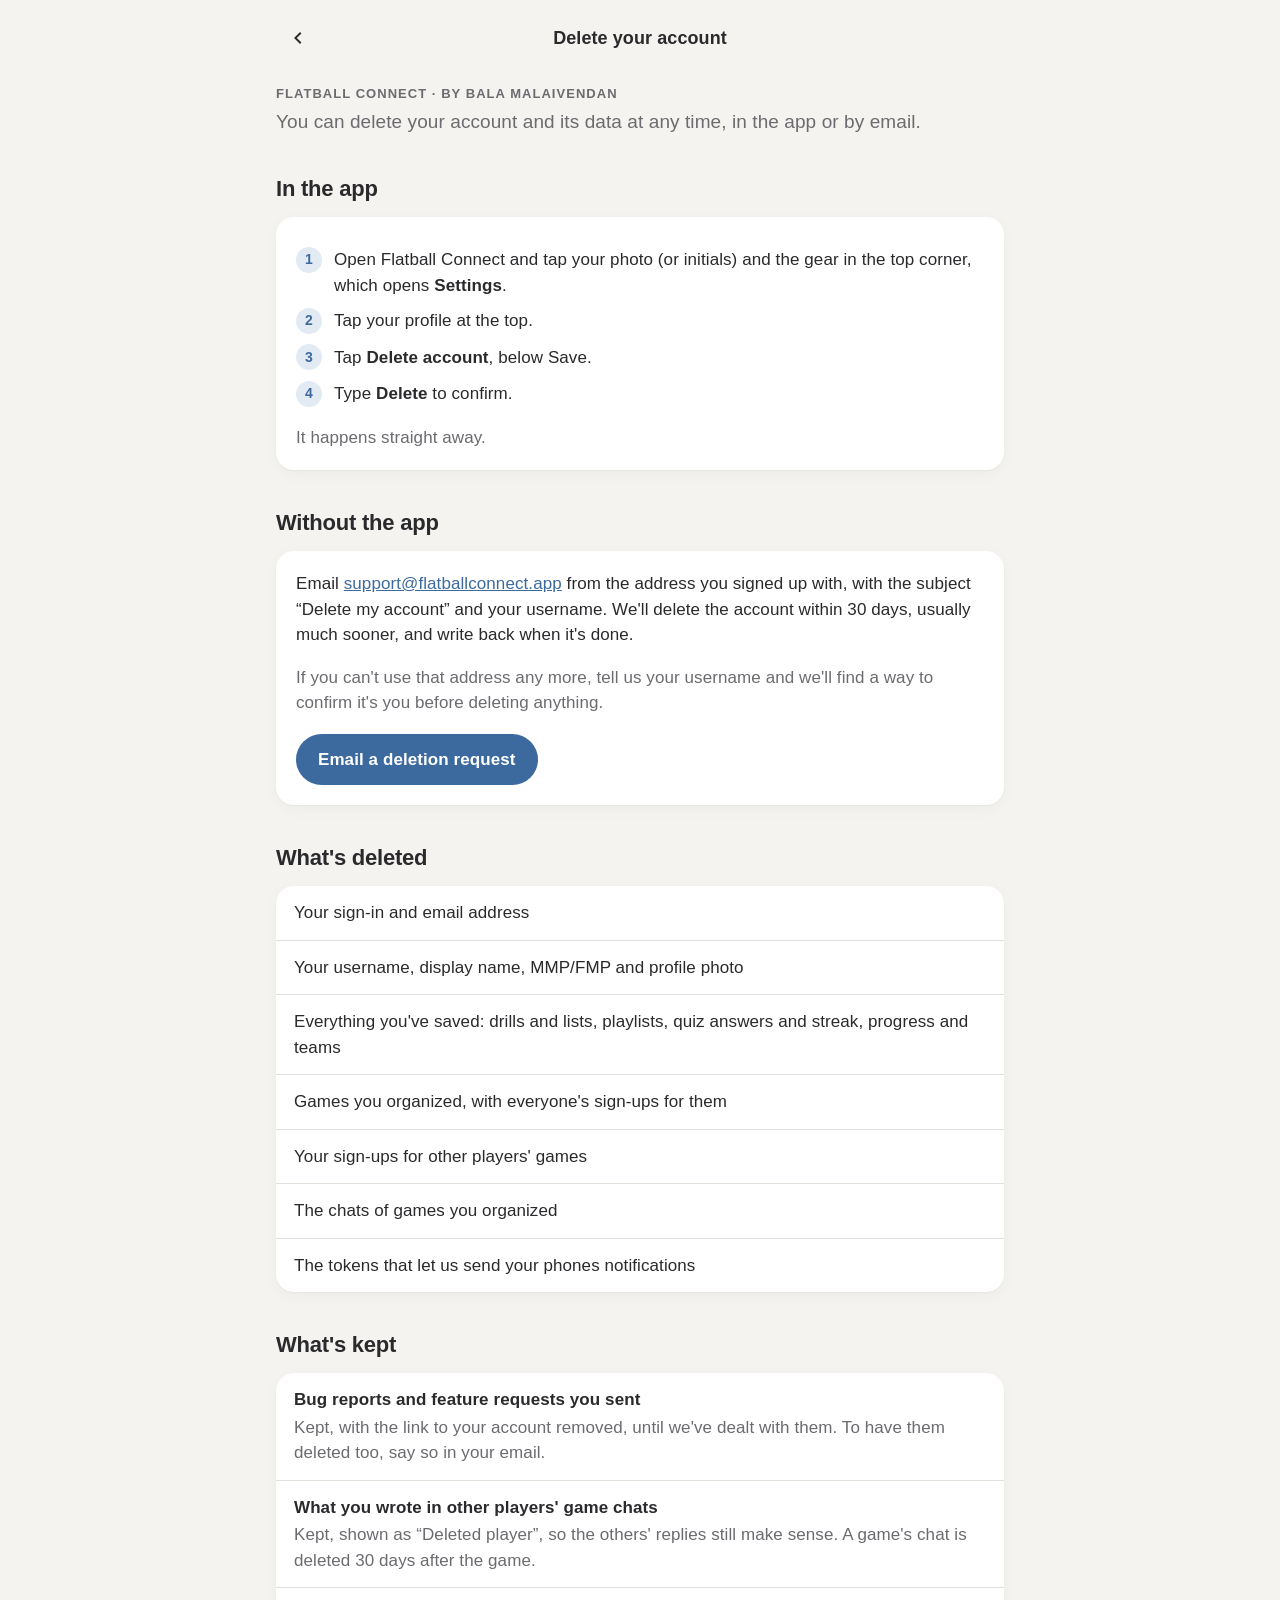
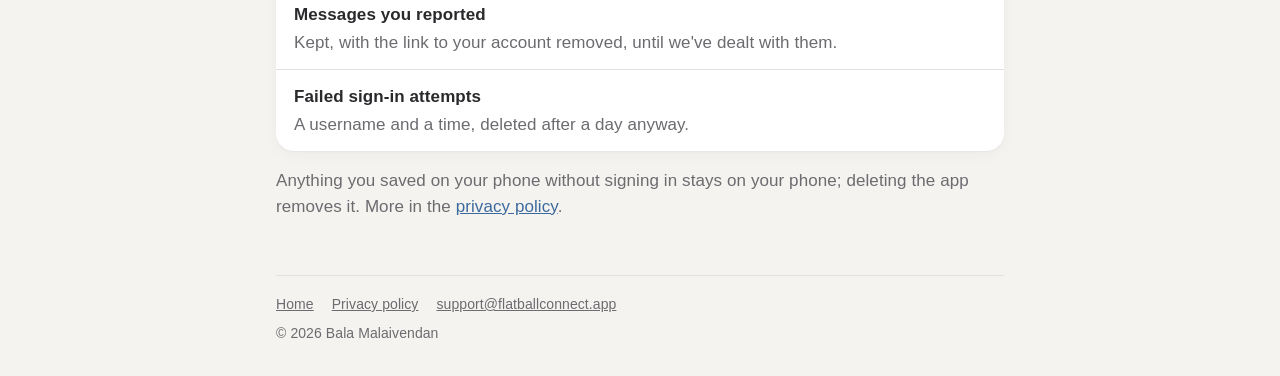
==== commit 5b17020e: "Privacy and account deletion: push notifications on Android Co-Authored-By: Claude Opus 5.5 <noreply" ====
--- a/delete-account/index.html
+++ b/delete-account/index.html
@@ -55,6 +55,7 @@
       <div class="row">Games you organized, with everyone's sign-ups for them</div>
       <div class="row">Your sign-ups for other players' games</div>
       <div class="row">The chats of games you organized</div>
+      <div class="row">The tokens that let us send your phones notifications</div>
     </div>
 
     <h2 class="section">What's kept</h2>
